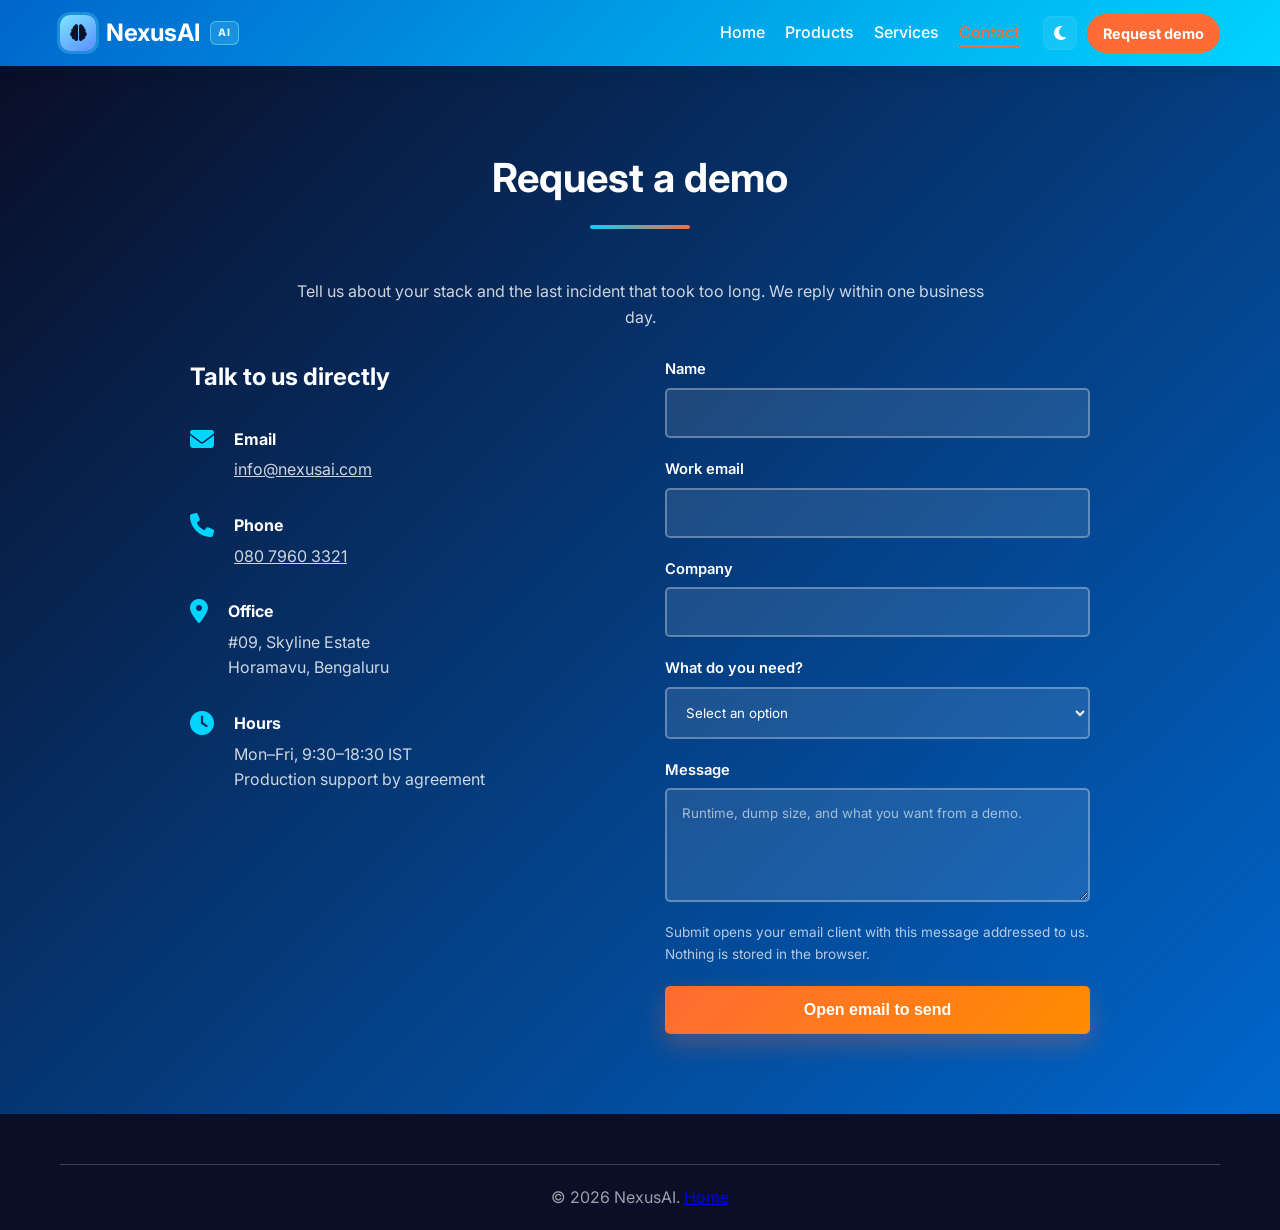
==== contact.html @ 9e280bee "Add services, contact, and hardware pages with refreshed site layout and styles. Co-authored-by: Cur" ====
<!DOCTYPE html>
<html lang="en">
<head>
    <meta charset="UTF-8">
    <meta name="viewport" content="width=device-width, initial-scale=1.0">
    <title>Contact — Request a demo | NexusAI</title>
    <meta name="description" content="Request a NexusAI demo. Email info@nexusai.com or call 080 7960 3321. Bengaluru office.">
    <link rel="icon" href="favicon.svg" type="image/svg+xml">
    <link rel="stylesheet" href="styles.css">
    <link rel="preconnect" href="https://fonts.googleapis.com">
    <link rel="preconnect" href="https://fonts.gstatic.com" crossorigin>
    <link href="https://fonts.googleapis.com/css2?family=Inter:wght@400;500;600;700;800&display=swap" rel="stylesheet">
    <link rel="stylesheet" href="https://cdnjs.cloudflare.com/ajax/libs/font-awesome/6.4.0/css/all.min.css">
</head>
<body>
    <a class="skip-link" href="#main">Skip to content</a>
    <nav class="navbar" aria-label="Primary">
        <div class="container">
            <a class="nav-brand" href="index.html">
                <span class="brand-mark" aria-hidden="true"><i class="fas fa-brain"></i></span>
                <span>NexusAI</span>
                <span class="ai-chip">AI</span>
            </a>
            <ul class="nav-menu" id="nav-menu">
                <li><a href="index.html" class="nav-link">Home</a></li>
                <li><a href="product.html" class="nav-link">Products</a></li>
                <li><a href="services.html" class="nav-link">Services</a></li>
                <li><a href="contact.html" class="nav-link active">Contact</a></li>
            </ul>
            <div class="nav-actions">
                <button id="theme-toggle" class="theme-toggle" type="button" aria-label="Switch to dark theme">
                    <i class="fas fa-moon" aria-hidden="true"></i>
                </button>
                <a href="contact.html" class="nav-cta">Request demo</a>
                <button class="hamburger" type="button" aria-label="Open menu" aria-expanded="false" aria-controls="nav-menu">
                    <span></span><span></span><span></span>
                </button>
            </div>
        </div>
    </nav>

    <main id="main">
    <section id="contact" class="contact">
        <div class="container">
            <h2 class="section-title">Request a demo</h2>
            <p class="contact-intro">Tell us about your stack and the last incident that took too long. We reply within one business day.</p>
            <div class="contact-wrapper">
                <div class="contact-info">
                    <h3>Talk to us directly</h3>
                    <div class="info-item">
                        <i class="fas fa-envelope" aria-hidden="true"></i>
                        <div>
                            <h4>Email</h4>
                            <p><a href="mailto:info@nexusai.com">info@nexusai.com</a></p>
                        </div>
                    </div>
                    <div class="info-item">
                        <i class="fas fa-phone" aria-hidden="true"></i>
                        <div>
                            <h4>Phone</h4>
                            <p><a href="tel:+918079603321">080 7960 3321</a></p>
                        </div>
                    </div>
                    <div class="info-item">
                        <i class="fas fa-map-marker-alt" aria-hidden="true"></i>
                        <div>
                            <h4>Office</h4>
                            <p>#09, Skyline Estate<br>Horamavu, Bengaluru</p>
                        </div>
                    </div>
                    <div class="info-item">
                        <i class="fas fa-clock" aria-hidden="true"></i>
                        <div>
                            <h4>Hours</h4>
                            <p>Mon–Fri, 9:30–18:30 IST<br>Production support by agreement</p>
                        </div>
                    </div>
                </div>

                <form class="contact-form" id="contact-form" novalidate>
                    <div class="form-group">
                        <label for="name">Name</label>
                        <input id="name" name="name" type="text" autocomplete="name" required>
                    </div>
                    <div class="form-group">
                        <label for="email">Work email</label>
                        <input id="email" name="email" type="email" autocomplete="email" required>
                    </div>
                    <div class="form-group">
                        <label for="company">Company</label>
                        <input id="company" name="company" type="text" autocomplete="organization">
                    </div>
                    <div class="form-group">
                        <label for="service">What do you need?</label>
                        <select id="service" name="service" required>
                            <option value="">Select an option</option>
                            <option value="thread-dump">AI Thread Dump Analyzer demo</option>
                            <option value="memory">Memory Analyzer demo</option>
                            <option value="devops">DevOps services</option>
                            <option value="sre">SRE consulting</option>
                            <option value="support">Production support</option>
                            <option value="hardware">Hardware support &amp; procurement</option>
                            <option value="other">Something else</option>
                        </select>
                    </div>
                    <div class="form-group">
                        <label for="message">Message</label>
                        <textarea id="message" name="message" rows="5" required placeholder="Runtime, dump size, and what you want from a demo."></textarea>
                    </div>
                    <p class="form-hint">Submit opens your email client with this message addressed to us. Nothing is stored in the browser.</p>
                    <p class="form-error" id="form-error" hidden></p>
                    <button type="submit" class="submit-btn">Open email to send</button>
                </form>
            </div>
        </div>
    </section>
    </main>

    <footer class="footer">
        <div class="container">
            <div class="footer-bottom">
                <p>&copy; <span class="year">2026</span> NexusAI. <a href="index.html">Home</a></p>
            </div>
        </div>
    </footer>
    <div class="toast" id="toast" role="status" aria-live="polite" hidden></div>
    <script src="script.js"></script>
</body>
</html>
---- styles.css ----
* {
    margin: 0;
    padding: 0;
    box-sizing: border-box;
}

:root {
    --primary-color: #0066cc;
    --secondary-color: #00d4ff;
    --accent-color: #ff6b35;
    --muted: #6b7280;
    --surface: #ffffff;
    --glass: rgba(255,255,255,0.7);
    --dark-bg: #0a0e27;
    --light-bg: #f5f7fa;
    --text-dark: #1a1a2e;
    --text-light: #ffffff;
    --border-color: #e0e0e0;
    --shadow: 0 10px 30px rgba(0, 0, 0, 0.2);
    --shadow-sm: 0 5px 15px rgba(0, 0, 0, 0.1);
}

/* Dark theme variables */
body.dark {
    --primary-color: #2aa4ff;
    --secondary-color: #5be0ff;
    --accent-color: #ff9b6b;
    --muted: #9aa4b2;
    --surface: #081028;
    --glass: rgba(10,16,30,0.6);
    --light-bg: #061026;
    --text-dark: #eaf2ff;
    --text-light: #ffffff;
    --border-color: rgba(255,255,255,0.06);
    --shadow: 0 20px 60px rgba(0,0,0,0.6);
}

html {
    scroll-behavior: smooth;
}

body {
    font-family: 'Inter', 'Segoe UI', Tahoma, Geneva, Verdana, sans-serif;
    color: var(--text-dark);
    background-color: var(--light-bg);
    line-height: 1.6;
    -webkit-font-smoothing: antialiased;
    -moz-osx-font-smoothing: grayscale;
}

.container {
    max-width: 1200px;
    margin: 0 auto;
    padding: 0 20px;
}

/* Navigation */
.navbar {
    background: linear-gradient(135deg, var(--primary-color), var(--secondary-color));
    color: var(--text-light);
    padding: 0.85rem 0;
    position: sticky;
    top: 0;
    z-index: 1000;
    box-shadow: var(--shadow-sm);
}

.navbar .container {
    display: flex;
    justify-content: space-between;
    align-items: center;
    gap: 16px;
}

.nav-brand {
    display: flex;
    align-items: center;
    gap: 10px;
    font-size: 1.5rem;
    font-weight: bold;
    color: var(--text-light);
    text-decoration: none;
}

.brand-mark {
    width: 36px;
    height: 36px;
    border-radius: 10px;
    display: inline-flex;
    align-items: center;
    justify-content: center;
    background: linear-gradient(145deg, #7ee7ff, #5b8cff);
    color: #06122c;
    box-shadow: 0 0 0 3px rgba(126, 231, 255, 0.25);
}

.brand-mark i {
    font-size: 1.05rem;
}

.ai-chip {
    font-size: 0.65rem;
    font-weight: 800;
    letter-spacing: 0.08em;
    background: rgba(126, 231, 255, 0.2);
    border: 1px solid rgba(126, 231, 255, 0.55);
    color: #d7f6ff;
    padding: 3px 7px;
    border-radius: 6px;
}

.nav-actions {
    display: flex;
    align-items: center;
    gap: 10px;
}

.nav-cta {
    display: inline-block;
    background: var(--accent-color);
    color: #fff;
    text-decoration: none;
    font-weight: 700;
    font-size: 0.9rem;
    padding: 8px 16px;
    border-radius: 999px;
    white-space: nowrap;
}

.nav-cta:hover {
    color: #fff;
    filter: brightness(1.08);
}

.nav-brand i {
    font-size: 1.05rem;
}

.nav-menu {
    display: flex;
    list-style: none;
    gap: 1.25rem;
    margin-left: auto;
    margin-right: 8px;
}

section[id] {
    scroll-margin-top: 84px;
}

.nav-link {
    color: var(--text-light);
    text-decoration: none;
    font-weight: 500;
    transition: all 0.3s ease;
    position: relative;
}

.nav-link:hover,
.nav-link.active {
    color: var(--accent-color);
}

.nav-link.active::after {
    content: '';
    position: absolute;
    bottom: -5px;
    left: 0;
    width: 100%;
    height: 2px;
    background: var(--accent-color);
}

.hamburger {
    display: none;
    flex-direction: column;
    cursor: pointer;
    background: none;
    border: none;
    padding: 4px;
}

.hamburger span {
    width: 25px;
    height: 3px;
    background: var(--text-light);
    margin: 5px 0;
    transition: 0.3s;
}

/* Hero Section */
.hero {
    background:
        radial-gradient(1200px 480px at 80% -10%, rgba(0, 212, 255, 0.18), transparent 55%),
        radial-gradient(800px 400px at 0% 100%, rgba(255, 107, 53, 0.12), transparent 50%),
        linear-gradient(165deg, #06122c 0%, #0a2a5c 48%, #0c4a8a 100%);
    color: var(--text-light);
    padding: 48px 20px 56px;
    position: relative;
    overflow: hidden;
}

.ai-symbols {
    position: absolute;
    inset: 0;
    pointer-events: none;
    z-index: 0;
    color: rgba(126, 231, 255, 0.16);
}

.ai-symbols i {
    position: absolute;
    font-size: 2rem;
    animation: ai-float 8s ease-in-out infinite;
}

.ai-symbols .s1 { top: 12%; left: 6%; font-size: 2.6rem; }
.ai-symbols .s2 { top: 18%; right: 8%; animation-delay: -1.5s; }
.ai-symbols .s3 { bottom: 18%; left: 10%; animation-delay: -3s; font-size: 2.2rem; }
.ai-symbols .s4 { top: 48%; right: 18%; animation-delay: -2.2s; }
.ai-symbols .s5 { bottom: 12%; right: 12%; animation-delay: -4s; }
.ai-symbols .s6 { top: 8%; left: 42%; animation-delay: -2.8s; font-size: 1.6rem; }

@keyframes ai-float {
    0%, 100% { transform: translateY(0); opacity: 0.55; }
    50% { transform: translateY(-12px); opacity: 1; }
}

.hero .eyebrow i {
    margin-right: 6px;
    color: #7ee7ff;
}

.hero-grid {
    display: grid;
    grid-template-columns: minmax(0, 1.05fr) minmax(280px, 0.95fr);
    gap: 40px;
    align-items: center;
    position: relative;
    z-index: 1;
}

.hero-copy { text-align: left; }

.hero .eyebrow {
    color: #b8ecff;
    margin-bottom: 12px;
}

.hero h1 {
    font-size: clamp(2rem, 4.4vw, 3.15rem);
    margin: 0 0 16px;
    font-weight: 800;
    letter-spacing: -0.04em;
    line-height: 1.12;
    max-width: 16ch;
    text-shadow: none;
}

.hero-home .hero h1,
.hero-home h1 {
    max-width: 13ch;
}

.home-offer {
    display: flex;
    flex-direction: column;
    gap: 12px;
}

.offer-card {
    display: flex;
    gap: 14px;
    align-items: flex-start;
    padding: 18px 18px;
    background: rgba(255, 255, 255, 0.07);
    border: 1px solid rgba(255, 255, 255, 0.12);
    border-radius: 14px;
    text-decoration: none;
    color: inherit;
    backdrop-filter: blur(8px);
}

.offer-card:hover {
    background: rgba(255, 255, 255, 0.12);
    border-color: rgba(126, 231, 255, 0.35);
}

.offer-card i {
    font-size: 1.35rem;
    color: #7ee7ff;
    margin-top: 3px;
}

.offer-card h3 {
    font-size: 1.05rem;
    margin: 0 0 4px;
}

.offer-card p {
    margin: 0;
    font-size: 0.92rem;
    color: rgba(255, 255, 255, 0.75);
}

.card-kicker {
    color: var(--primary-color);
    font-weight: 700;
    font-size: 0.95rem;
    margin-bottom: 8px !important;
}

.hero-emphasis {
    color: #7ee7ff;
    font-style: normal;
}

.hero .description {
    font-size: 1.12rem;
    line-height: 1.55;
    margin: 0 0 20px;
    max-width: 42ch;
    color: rgba(255, 255, 255, 0.88);
}

.hero-proof {
    list-style: none;
    display: flex;
    flex-wrap: wrap;
    gap: 8px 10px;
    margin: 0 0 22px;
    padding: 0;
}

.hero-proof li {
    background: rgba(255, 255, 255, 0.08);
    border: 1px solid rgba(255, 255, 255, 0.14);
    border-radius: 999px;
    padding: 6px 12px;
    font-size: 0.86rem;
    color: rgba(255, 255, 255, 0.9);
}

.hero-proof strong { color: #fff; }

.hero-ctas {
    display: flex;
    gap: 12px;
    flex-wrap: wrap;
    justify-content: flex-start;
    margin: 0 0 28px;
}

.hero .cta-button.secondary {
    background: transparent;
    border: 2px solid rgba(255, 255, 255, 0.7);
    color: #fff;
    padding: 13px 28px;
}

.hero-steps {
    list-style: none;
    display: grid;
    grid-template-columns: repeat(4, minmax(0, 1fr));
    gap: 8px;
    padding: 0;
    margin: 0;
}

.hero-steps li {
    display: flex;
    align-items: center;
    gap: 8px;
    font-size: 0.82rem;
    color: rgba(255, 255, 255, 0.82);
}

.hero-steps span {
    display: inline-flex;
    align-items: center;
    justify-content: center;
    width: 28px;
    height: 28px;
    border-radius: 50%;
    background: #7ee7ff;
    color: #06122c;
    font-weight: 800;
    font-size: 0.78rem;
    flex-shrink: 0;
}

.hero-panel { min-width: 0; }

.report-window {
    background: #0b1528;
    border: 1px solid rgba(255, 255, 255, 0.12);
    border-radius: 14px;
    box-shadow: 0 24px 60px rgba(0, 0, 0, 0.4);
    overflow: hidden;
}

.report-chrome {
    display: flex;
    align-items: center;
    gap: 6px;
    padding: 10px 14px;
    background: #121c32;
    border-bottom: 1px solid rgba(255, 255, 255, 0.08);
}

.report-chrome .dot {
    width: 8px;
    height: 8px;
    border-radius: 50%;
    background: #3d4a66;
}

.report-chrome .dot:nth-child(1) { background: #ff5f57; }
.report-chrome .dot:nth-child(2) { background: #febc2e; }
.report-chrome .dot:nth-child(3) { background: #28c840; }

.report-title {
    margin-left: 8px;
    font-size: 0.78rem;
    color: #9fb0c8;
    font-family: ui-monospace, SFMono-Regular, Menlo, Consolas, monospace;
}

.report-banner {
    margin: 14px 14px 8px;
    padding: 12px 14px;
    border-radius: 10px;
    background: rgba(255, 80, 80, 0.16);
    border: 1px solid rgba(255, 120, 120, 0.35);
    color: #ffd6d6;
    font-size: 0.92rem;
}

.report-banner strong {
    display: block;
    color: #ff8a80;
    font-size: 0.72rem;
    letter-spacing: 0.08em;
    text-transform: uppercase;
    margin-bottom: 4px;
}

.report-row {
    display: flex;
    gap: 10px;
    padding: 10px 16px;
    align-items: flex-start;
}

.report-row p {
    margin: 4px 0 0;
    color: #9fb0c8;
    font-size: 0.85rem;
}

.sev {
    font-size: 0.7rem;
    font-weight: 800;
    text-transform: uppercase;
    padding: 4px 7px;
    border-radius: 6px;
    flex-shrink: 0;
    margin-top: 2px;
}

.sev.high { background: rgba(255, 107, 53, 0.2); color: #ffb089; }
.sev.med { background: rgba(255, 196, 0, 0.15); color: #ffd36a; }

.report-fix {
    margin: 8px 14px 16px;
    padding: 12px 14px;
    border-radius: 10px;
    background: rgba(0, 212, 255, 0.1);
    border: 1px solid rgba(126, 231, 255, 0.28);
    color: #d7f6ff;
    font-size: 0.88rem;
}

.report-fix span {
    display: block;
    font-size: 0.72rem;
    font-weight: 800;
    letter-spacing: 0.08em;
    text-transform: uppercase;
    color: #7ee7ff;
    margin-bottom: 6px;
}

.report-fix code {
    font-size: 0.82em;
    background: rgba(0, 0, 0, 0.25);
    padding: 1px 5px;
    border-radius: 4px;
}

.cta-button {
    display: inline-block;
    background: linear-gradient(135deg, var(--accent-color), #ff8c00);
    color: var(--text-light);
    padding: 15px 40px;
    border-radius: 50px;
    text-decoration: none;
    font-weight: 600;
    transition: all 0.3s ease;
    box-shadow: 0 10px 25px rgba(255, 107, 53, 0.3);
}

.cta-button:hover {
    transform: translateY(-3px);
    box-shadow: 0 15px 35px rgba(255, 107, 53, 0.4);
}

/* Section Titles */
.section-title {
    text-align: center;
    font-size: 2.5rem;
    margin-bottom: 50px;
    color: var(--text-dark);
    position: relative;
    display: inline-block;
    width: 100%;
}

.section-title::after {
    content: '';
    display: block;
    width: 100px;
    height: 4px;
    background: linear-gradient(90deg, var(--primary-color), var(--secondary-color));
    margin: 15px auto 0;
    border-radius: 2px;
}

/* Services Section */
.services {
    padding: 80px 20px;
    background: var(--light-bg);
}

.services-grid {
    display: grid;
    grid-template-columns: repeat(auto-fit, minmax(280px, 1fr));
    gap: 30px;
}

.service-card {
    background: var(--surface);
    padding: 30px;
    border-radius: 12px;
    box-shadow: 0 8px 30px rgba(2,6,23,0.06);
    transition: all 0.3s ease;
    border-top: 4px solid var(--primary-color);
}

.service-card:hover {
    transform: translateY(-12px) rotate(-0.2deg);
    box-shadow: 0 30px 60px rgba(3,10,30,0.12);
    border-top-color: var(--secondary-color);
}

.service-icon {
    font-size: 3rem;
    color: var(--primary-color);
    margin-bottom: 20px;
}

.service-card h3 {
    font-size: 1.5rem;
    margin-bottom: 15px;
    color: var(--text-dark);
}

.service-card p {
    color: #666;
    margin-bottom: 20px;
}

.features {
    list-style: none;
}

.features li {
    padding: 8px 0;
    color: #555;
    border-bottom: 1px solid var(--border-color);
}

.features li:last-child {
    border-bottom: none;
}

.features li::before {
    content: '✓ ';
    color: var(--secondary-color);
    font-weight: bold;
    margin-right: 8px;
}

/* Why NexusAI Section */
.why-nexusai {
    padding: 80px 20px;
    background: linear-gradient(135deg, #f0f4ff, #e6f2ff);
}

.benefits-grid {
    display: grid;
    grid-template-columns: repeat(auto-fit, minmax(280px, 1fr));
    gap: 30px;
}

.benefit {
    background: var(--text-light);
    padding: 30px;
    border-radius: 10px;
    text-align: center;
    box-shadow: var(--shadow-sm);
    transition: all 0.3s ease;
}

.benefit:hover {
    transform: scale(1.05);
    box-shadow: var(--shadow);
}

.benefit i {
    font-size: 2.5rem;
    color: var(--secondary-color);
    margin-bottom: 15px;
}

.benefit h4 {
    font-size: 1.3rem;
    margin-bottom: 10px;
    color: var(--text-dark);
}

.benefit p {
    color: #666;
}

/* Team Section */
.team {
    padding: 80px 20px;
    background: var(--light-bg);
}

.team-grid {
    display: grid;
    grid-template-columns: repeat(auto-fit, minmax(250px, 1fr));
    gap: 40px;
}

.team-member {
    background: var(--text-light);
    padding: 30px;
    border-radius: 10px;
    box-shadow: var(--shadow-sm);
    text-align: center;
    transition: all 0.3s ease;
}

.team-member:hover {
    transform: translateY(-10px);
    box-shadow: var(--shadow);
}

.member-avatar {
    font-size: 4rem;
    color: var(--primary-color);
    margin-bottom: 15px;
}

.team-member h3 {
    font-size: 1.3rem;
    margin-bottom: 5px;
    color: var(--text-dark);
}

.team-member .role {
    color: var(--secondary-color);
    font-weight: 600;
    margin-bottom: 15px;
}

.team-member .bio {
    color: #666;
    margin-bottom: 20px;
    font-size: 0.95rem;
}

.member-social {
    display: flex;
    gap: 15px;
    justify-content: center;
}

.member-social a {
    width: 40px;
    height: 40px;
    display: flex;
    align-items: center;
    justify-content: center;
    background: linear-gradient(135deg, var(--primary-color), var(--secondary-color));
    color: var(--text-light);
    border-radius: 50%;
    text-decoration: none;
    transition: all 0.3s ease;
}

.member-social a:hover {
    transform: scale(1.2);
}

/* Contact Section */
.contact {
    padding: 80px 20px;
    background: linear-gradient(135deg, var(--dark-bg), var(--primary-color));
    color: var(--text-light);
}

.contact .section-title {
    color: var(--text-light);
}

.contact .section-title::after {
    background: linear-gradient(90deg, var(--secondary-color), var(--accent-color));
}

.contact-wrapper {
    display: grid;
    grid-template-columns: 1fr 1fr;
    gap: 50px;
    max-width: 900px;
    margin: 0 auto;
}

.contact-info h3 {
    font-size: 1.5rem;
    margin-bottom: 30px;
}

.info-item {
    display: flex;
    gap: 20px;
    margin-bottom: 30px;
}

.info-item i {
    font-size: 1.5rem;
    color: var(--secondary-color);
    flex-shrink: 0;
}

.info-item h4 {
    margin-bottom: 5px;
}

.info-item p {
    color: rgba(255, 255, 255, 0.8);
}

.contact-form {
    display: flex;
    flex-direction: column;
    gap: 20px;
}

.form-group {
    display: flex;
    flex-direction: column;
}

.form-group label {
    font-weight: 600;
    margin-bottom: 6px;
    font-size: 0.92rem;
}

.form-group input,
.form-group textarea,
.form-group select {
    padding: 15px;
    border: 2px solid rgba(255, 255, 255, 0.3);
    border-radius: 5px;
    background: rgba(255, 255, 255, 0.1);
    color: var(--text-light);
    font-family: inherit;
    transition: all 0.3s ease;
}

.form-group input::placeholder,
.form-group textarea::placeholder {
    color: rgba(255, 255, 255, 0.6);
}

.form-group input:focus,
.form-group textarea:focus {
    outline: none;
    background: rgba(255, 255, 255, 0.15);
    border-color: var(--secondary-color);
}

.submit-btn {
    background: linear-gradient(135deg, var(--accent-color), #ff8c00);
    color: var(--text-light);
    padding: 15px 30px;
    border: none;
    border-radius: 5px;
    font-size: 1rem;
    font-weight: 600;
    cursor: pointer;
    transition: all 0.3s ease;
    box-shadow: 0 10px 25px rgba(255, 107, 53, 0.3);
}

.submit-btn:hover {
    transform: translateY(-2px);
    box-shadow: 0 15px 35px rgba(255, 107, 53, 0.4);
}

/* Footer */
.footer {
    background: var(--dark-bg);
    color: var(--text-light);
    padding: 50px 20px 20px;
}

.footer-content {
    display: grid;
    grid-template-columns: repeat(auto-fit, minmax(250px, 1fr));
    gap: 30px;
    margin-bottom: 30px;
}

.footer-section h4 {
    margin-bottom: 15px;
    color: var(--secondary-color);
}

.footer-section ul {
    list-style: none;
}

.footer-section ul li {
    margin-bottom: 10px;
}

.footer-section a {
    color: rgba(255, 255, 255, 0.8);
    text-decoration: none;
    transition: all 0.3s ease;
}

.footer-section a:hover {
    color: var(--secondary-color);
}

.social-links {
    display: flex;
    gap: 15px;
}

.social-links a {
    width: 40px;
    height: 40px;
    display: flex;
    align-items: center;
    justify-content: center;
    background: rgba(0, 212, 255, 0.2);
    border-radius: 50%;
    transition: all 0.3s ease;
}

.social-links a:hover {
    background: var(--secondary-color);
    color: var(--dark-bg);
}

.footer-bottom {
    text-align: center;
    padding-top: 20px;
    border-top: 1px solid rgba(255, 255, 255, 0.2);
    color: rgba(255, 255, 255, 0.6);
}

/* Products Section */
.products-featured {
    padding: 80px 20px;
    background: linear-gradient(135deg, #f0f4ff, #e6f2ff);
}

.flagship-product {
    display: grid;
    grid-template-columns: 1fr 1fr;
    gap: 50px;
    align-items: center;
}

.product-visual {
    display: flex;
    justify-content: center;
    align-items: center;
}

.product-icon-large {
    font-size: 10rem;
    color: var(--primary-color);
    animation: float 3s ease-in-out infinite;
}

@keyframes float {
    0%, 100% { transform: translateY(0px); }
    50% { transform: translateY(-20px); }
}

.product-content {
    display: flex;
    flex-direction: column;
    gap: 20px;
}

.product-content-wide {
    max-width: 820px;
    margin: 0 auto;
}

.product-content h2 { letter-spacing: -0.5px; }

.product-content h2 {
    color: var(--text-dark);
    font-size: 2.5rem;
}

.product-tagline {
    color: var(--secondary-color);
    font-size: 1.2rem;
    font-weight: 600;
}

.product-flow {
    display: flex;
    align-items: center;
    gap: 15px;
    flex-wrap: wrap;
    padding: 20px;
    background: var(--text-light);
    border-radius: 10px;
    box-shadow: var(--shadow-sm);
}

.flow-step {
    display: flex;
    flex-direction: column;
    align-items: center;
    gap: 10px;
}

.flow-icon {
    width: 60px;
    height: 60px;
    display: flex;
    align-items: center;
    justify-content: center;
    background: linear-gradient(135deg, var(--primary-color), var(--secondary-color));
    color: var(--text-light);
    border-radius: 50%;
    font-size: 1.5rem;
}

.flow-label {
    font-weight: 600;
    color: var(--text-dark);
    text-align: center;
    font-size: 0.9rem;
}

.flow-arrow {
    color: var(--secondary-color);
    font-size: 1.5rem;
}

.product-content h3 {
    color: var(--text-dark);
    font-size: 1.5rem;
    margin-top: 10px;
}

.product-features {
    list-style: none;
    display: flex;
    flex-direction: column;
    gap: 12px;
}

.product-features li {
    display: flex;
    gap: 10px;
    align-items: flex-start;
    color: #555;
}

.product-features i {
    color: var(--secondary-color);
    flex-shrink: 0;
    margin-top: 2px;
}

.product-features strong {
    color: var(--text-dark);
}

.tech-stack {
    padding: 20px;
    background: var(--text-light);
    border-radius: 10px;
    border-left: 4px solid var(--secondary-color);
}

.tech-stack h4 {
    color: var(--text-dark);
    margin-bottom: 12px;
}

.tech-badges {
    display: flex;
    flex-wrap: wrap;
    gap: 10px;
}

.tech-badge {
    background: linear-gradient(135deg, var(--primary-color), var(--secondary-color));
    color: var(--text-light);
    padding: 6px 12px;
    border-radius: 20px;
    font-size: 0.85rem;
    font-weight: 600;
}

/* Theme toggle button */
.theme-toggle {
    background: rgba(255,255,255,0.08);
    border: 1px solid rgba(255,255,255,0.06);
    color: var(--text-light);
    padding: 8px 10px;
    border-radius: 8px;
    font-size: 1rem;
    cursor: pointer;
    display: inline-flex;
    align-items: center;
    justify-content: center;
}
.theme-toggle:hover { transform: translateY(-2px); }

/* Microinteractions */
.ai-card, .project-card, .service-card { transition: transform 240ms cubic-bezier(.2,.9,.2,1), box-shadow 240ms ease; }

/* small responsive tweaks */
@media (max-width: 980px) {
    .hero-grid { grid-template-columns: 1fr; gap: 28px; }
    .hero { padding: 36px 16px 44px; }
    .hero h1 { max-width: none; font-size: 2.35rem; }
    .hero-steps { grid-template-columns: 1fr 1fr; }
}

/* Additional mobile improvements */
@media (max-width: 768px) {
    .nav-menu { display: none; position: absolute; top: 64px; left: 0; right: 0; background: linear-gradient(135deg, var(--primary-color), var(--secondary-color)); padding: 16px; flex-direction: column; gap: 12px; }
    .nav-menu.active { display: flex; }
    .nav-link { font-size: 1.05rem; padding: 10px 12px; }
    .hamburger { display: flex; }
    .nav-cta { display: none; }
    .hero { padding: 28px 14px 36px; }
    .hero h1 { font-size: 2.05rem; }
    .hero .description { font-size: 1rem; }
    .hero-ctas { flex-direction: column; align-items: stretch; }
    .hero-steps { grid-template-columns: 1fr 1fr; }
    .cta-button { width: 100%; border-radius: 10px; padding: 12px 18px; }
    .cta-button.secondary { padding: 10px 18px; }
    .product-icon-large { font-size: 6rem; }
    .flagship-product { grid-template-columns: 1fr; }
    .product-flow { padding: 14px; }
    .ai-grid { grid-template-columns: 1fr; }
    .contact-modal-dialog { width: 100%; height: 100%; max-height: 100vh; border-radius: 8px 8px 0 0; margin: 0 6px; }
    .contact-modal-body .container { padding: 12px; }
    .contact-form input, .contact-form textarea, .contact-form select { font-size: 1rem; }
}

.product-cta {
    display: flex;
    gap: 15px;
    flex-wrap: wrap;
}

.cta-button.secondary {
    background: transparent;
    border: 2px solid var(--primary-color);
    color: var(--primary-color);
}

.cta-button.secondary:hover {
    background: var(--primary-color);
    color: var(--text-light);
}

/* Projects Section */
.projects {
    padding: 80px 20px;
    background: var(--light-bg);
}

.projects-grid {
    display: grid;
    grid-template-columns: repeat(auto-fit, minmax(350px, 1fr));
    gap: 30px;
}

.project-card {
    background: var(--text-light);
    border-radius: 10px;
    overflow: hidden;
    box-shadow: var(--shadow-sm);
    transition: all 0.3s ease;
    display: flex;
    flex-direction: column;
}

.project-card:hover {
    transform: translateY(-10px);
    box-shadow: var(--shadow);
}

.project-header {
    padding: 25px;
    background: linear-gradient(135deg, var(--primary-color), var(--secondary-color));
    color: var(--text-light);
    display: flex;
    justify-content: space-between;
    align-items: start;
    gap: 15px;
}

.project-header h3 {
    flex: 1;
    font-size: 1.3rem;
}

.project-tag {
    background: rgba(255, 255, 255, 0.3);
    padding: 5px 12px;
    border-radius: 20px;
    font-size: 0.75rem;
    font-weight: 600;
    white-space: nowrap;
}

.project-description {
    padding: 20px 25px 0;
    color: #666;
    flex-grow: 1;
}

.project-metrics {
    display: grid;
    grid-template-columns: repeat(3, 1fr);
    gap: 15px;
    padding: 20px 25px;
    border-top: 1px solid var(--border-color);
    border-bottom: 1px solid var(--border-color);
}

.metric {
    text-align: center;
}

.metric-value {
    display: block;
    font-size: 1.5rem;
    font-weight: bold;
    color: var(--secondary-color);
}

.metric-label {
    display: block;
    font-size: 0.8rem;
    color: #999;
    margin-top: 5px;
}

.project-tech {
    padding: 15px 25px;
    display: flex;
    flex-wrap: wrap;
    gap: 8px;
}

.tech-label {
    background: #f0f0f0;
    color: var(--primary-color);
    padding: 5px 10px;
    border-radius: 15px;
    font-size: 0.8rem;
    font-weight: 600;
}

/* Platforms Section */
.platforms {
    padding: 80px 20px;
    background: linear-gradient(135deg, #e6f2ff, #f0e6ff);
}

.platforms-wrapper {
    display: flex;
    flex-direction: column;
    gap: 60px;
}

.platforms-section {
    display: flex;
    flex-direction: column;
    gap: 30px;
}

.platforms-section h3 {
    font-size: 1.8rem;
    color: var(--text-dark);
    text-align: center;
}

.platforms-grid {
    display: grid;
    grid-template-columns: repeat(auto-fit, minmax(200px, 1fr));
    gap: 30px;
}

.platform-item {
    background: var(--text-light);
    padding: 30px;
    border-radius: 10px;
    text-align: center;
    box-shadow: var(--shadow-sm);
    transition: all 0.3s ease;
}

.platform-item:hover {
    transform: scale(1.05);
    box-shadow: var(--shadow);
}

.platform-item i {
    font-size: 3rem;
    color: var(--primary-color);
    margin-bottom: 15px;
}

.platform-item h4 {
    font-size: 1.3rem;
    color: var(--text-dark);
    margin-bottom: 10px;
}

.platform-item p {
    color: #666;
    font-size: 0.95rem;
}

.mobile-apps-grid {
    display: grid;
    grid-template-columns: repeat(auto-fit, minmax(280px, 1fr));
    gap: 30px;
}

.mobile-app {
    background: var(--text-light);
    border-radius: 10px;
    padding: 30px;
    text-align: center;
    box-shadow: var(--shadow-sm);
    transition: all 0.3s ease;
    display: flex;
    flex-direction: column;
    gap: 15px;
}

.mobile-app:hover {
    transform: translateY(-10px);
    box-shadow: var(--shadow);
}

.app-icon {
    font-size: 3.5rem;
    height: 80px;
    display: flex;
    align-items: center;
    justify-content: center;
    border-radius: 15px;
    color: var(--text-light);
}

.app-icon.ios {
    background: linear-gradient(135deg, #555, #1a1a1a);
}

.app-icon.android {
    background: linear-gradient(135deg, #3ddc84, #3ddc84);
}

.app-icon.web {
    background: linear-gradient(135deg, var(--primary-color), var(--secondary-color));
}

.mobile-app h4 {
    font-size: 1.3rem;
    color: var(--text-dark);
}

.app-version {
    color: var(--secondary-color);
    font-weight: 600;
    font-size: 0.9rem;
}

.mobile-app p:not(.app-version) {
    color: #666;
    font-size: 0.95rem;
}

.app-features {
    display: flex;
    flex-wrap: wrap;
    gap: 8px;
    justify-content: center;
}

.feature {
    background: #f0f0f0;
    color: var(--primary-color);
    padding: 5px 10px;
    border-radius: 15px;
    font-size: 0.8rem;
    font-weight: 600;
}

.app-link {
    display: inline-block;
    background: linear-gradient(135deg, var(--primary-color), var(--secondary-color));
    color: var(--text-light);
    padding: 10px 20px;
    border-radius: 5px;
    text-decoration: none;
    font-weight: 600;
    transition: all 0.3s ease;
}

.app-link:hover {
    transform: translateY(-2px);
    box-shadow: var(--shadow-sm);
}

/* Footer Updates */
.footer-badges {
    display: flex;
    flex-wrap: wrap;
    gap: 10px;
    margin-top: 12px;
}

.badge {
    background: rgba(0, 212, 255, 0.2);
    color: var(--secondary-color);
    padding: 4px 8px;
    border-radius: 12px;
    font-size: 0.75rem;
    font-weight: 600;
}

/* Form Select Styling */
.contact-form select {
    padding: 15px;
    border: 2px solid rgba(255, 255, 255, 0.3);
    border-radius: 5px;
    background: rgba(255, 255, 255, 0.1);
    color: var(--text-light);
    font-family: inherit;
    transition: all 0.3s ease;
    cursor: pointer;
}

.contact-form select:focus {
    outline: none;
    background: rgba(255, 255, 255, 0.15);
    border-color: var(--secondary-color);
}

.contact-form select option {
    background: var(--dark-bg);
    color: var(--text-light);
}

/* Approach Section */
.approach {
    padding: 80px 20px;
    background: linear-gradient(135deg, #ffffff, #edf7ff);
}

.approach-grid {
    display: grid;
    grid-template-columns: repeat(auto-fit, minmax(250px, 1fr));
    gap: 30px;
}

.approach-card {
    background: var(--text-light);
    border-radius: 12px;
    padding: 30px 25px;
    box-shadow: var(--shadow-sm);
    border-top: 4px solid var(--secondary-color);
    transition: all 0.3s ease;
}

.approach-card:hover {
    transform: translateY(-10px);
    box-shadow: var(--shadow);
}

.approach-icon {
    width: 62px;
    height: 62px;
    display: flex;
    align-items: center;
    justify-content: center;
    border-radius: 50%;
    background: linear-gradient(135deg, var(--primary-color), var(--secondary-color));
    color: var(--text-light);
    font-size: 1.5rem;
    margin-bottom: 20px;
}

.approach-card h3 {
    font-size: 1.4rem;
    margin-bottom: 12px;
    color: var(--text-dark);
}

.approach-card p {
    color: #666;
    margin-bottom: 16px;
}

.approach-card ul {
    list-style: none;
    display: flex;
    flex-direction: column;
    gap: 10px;
}

.approach-card li {
    color: #555;
    position: relative;
    padding-left: 22px;
    line-height: 1.5;
}

.approach-card li::before {
    content: '•';
    position: absolute;
    left: 0;
    top: 0;
    color: var(--accent-color);
    font-size: 1.5rem;
    line-height: 1;
}

@media (max-width: 768px) {
    .hamburger {
        display: flex;
    }

    .nav-menu {
        display: none;
    }

    .nav-menu.active {
        display: flex;
        flex-direction: column;
        position: absolute;
        top: 70px;
        left: 0;
        width: 100%;
        background: linear-gradient(135deg, var(--primary-color), var(--secondary-color));
        padding: 20px;
        gap: 1rem;
    }

    .hero h1 {
        font-size: 2.05rem;
    }

    .section-title {
        font-size: 2rem;
    }

    .services-grid,
    .benefits-grid,
    .team-grid {
        grid-template-columns: 1fr;
    }

    .contact-wrapper {
        grid-template-columns: 1fr;
        gap: 30px;
    }

    .footer-content {
        grid-template-columns: 1fr;
    }

    .flagship-product {
        grid-template-columns: 1fr;
    }

    .product-flow {
        flex-direction: column;
    }

    .flow-arrow {
        transform: rotate(180deg);
    }

    .projects-grid {
        grid-template-columns: 1fr;
    }

    .platforms-grid,
    .mobile-apps-grid {
        grid-template-columns: 1fr;
    }

    .product-cta {
        flex-direction: column;
    }

    .cta-button {
        width: 100%;
        text-align: center;
    }

    .approach-grid {
        grid-template-columns: 1fr;
    }
}

@media (max-width: 480px) {
    .hero h1 {
        font-size: 1.85rem;
    }

    .section-title {
        font-size: 1.5rem;
    }

    .nav-brand {
        font-size: 1.2rem;
    }

    .brand-mark {
        width: 30px;
        height: 30px;
    }

    .ai-symbols .s4, .ai-symbols .s5, .ai-symbols .s6 { display: none; }
}

/* AI Features and Demo Styles */
.ai-features {
    padding: 80px 20px;
    background: linear-gradient(180deg, #f7fbff 0%, #f0f7fb 50%, #eef6ff 100%);
}

.ai-grid {
    display: grid;
    grid-template-columns: 1fr 420px;
    gap: 40px;
    align-items: start;
}

.ai-demo-card {
    background: linear-gradient(180deg, #ffffff, #fbfdff);
    border-radius: 14px;
    padding: 24px;
    box-shadow: 0 10px 30px rgba(15, 34, 78, 0.08);
    border: 1px solid rgba(10, 20, 40, 0.04);
}

.ai-demo-header {
    display: flex;
    justify-content: space-between;
    align-items: center;
    gap: 12px;
    margin-bottom: 12px;
}

.ai-demo-header h3 i { color: var(--primary-color); margin-right: 8px; }
.ai-demo-sub { color: #556; font-size: 0.95rem; }

.upload-area {
    border: 2px dashed rgba(0,0,0,0.06);
    padding: 18px;
    border-radius: 10px;
    text-align: center;
    margin-bottom: 16px;
    background: linear-gradient(180deg, rgba(0,118,255,0.03), transparent);
}

.upload-area input[type=file] { display: none; }
.upload-btn {
    display: inline-block;
    background: linear-gradient(90deg, var(--primary-color), var(--secondary-color));
    color: white;
    padding: 10px 18px;
    border-radius: 8px;
    text-decoration: none;
    font-weight: 700;
    cursor: pointer;
}

.run-btn {
    background: linear-gradient(90deg, #0b9444, #00c37a);
    color: white;
    padding: 10px 18px;
    border-radius: 8px;
    border: none;
    font-weight: 700;
    cursor: pointer;
}

.progress-bar {
    height: 10px;
    background: #e9f3ff;
    border-radius: 999px;
    overflow: hidden;
    margin: 12px 0 8px;
}
.progress-bar > span {
    display: block;
    height: 100%;
    width: 0%;
    background: linear-gradient(90deg, var(--primary-color), var(--secondary-color));
    transition: width 0.25s linear;
}

.analysis-panel {
    padding: 12px;
    border-radius: 8px;
    background: #ffffff;
    border: 1px solid rgba(10,20,40,0.03);
    box-shadow: 0 6px 18px rgba(15,34,78,0.04);
}

.result-item {
    display: flex;
    gap: 12px;
    align-items: flex-start;
    padding: 10px 6px;
    border-bottom: 1px dashed rgba(0,0,0,0.04);
}
.result-item:last-child { border-bottom: none; }
.result-severity { font-weight: 800; color: var(--accent-color); width: 88px; }

.ai-cards {
    display: grid;
    gap: 12px;
}

.ai-card {
    background: linear-gradient(180deg, #fff, #fbfdff);
    padding: 14px;
    border-radius: 12px;
    box-shadow: 0 6px 18px rgba(10,20,40,0.04);
    display: flex;
    gap: 12px;
    align-items: center;
}
.ai-card i { font-size: 1.6rem; color: var(--primary-color); min-width: 40px; }
.ai-card h4 { margin: 0; font-size: 1rem; color: var(--text-dark); }
.ai-card p { margin: 0; color: #666; font-size: 0.9rem; }

/* Realistic UI tweaks */
.badge-pill { display:inline-block; padding:6px 10px; border-radius:999px; background:#e8f7ff; color:var(--primary-color); font-weight:700; font-size:0.85rem; }

@media (max-width: 980px) {
    .ai-grid { grid-template-columns: 1fr; }
    .ai-cards { grid-template-columns: repeat(auto-fit, minmax(180px,1fr)); }
}

/* Show-only-contact button */
.show-all-btn {
    background: linear-gradient(90deg, var(--primary-color), var(--secondary-color));
    color: white;
    border: none;
    padding: 8px 12px;
    border-radius: 8px;
    font-weight: 700;
    cursor: pointer;
    float: right;
    margin: 6px 0 16px 0;
}

@media (max-width: 768px) {
    .show-all-btn { float: none; display: block; width: 100%; margin-bottom: 12px; }
}

/* Contact modal styles */
.contact-modal {
    position: fixed;
    inset: 0;
    display: flex;
    align-items: center;
    justify-content: center;
    z-index: 2000;
}
.contact-modal-backdrop {
    position: absolute;
    inset: 0;
    background: rgba(6,12,28,0.6);
    backdrop-filter: blur(3px);
}
.contact-modal-dialog {
    position: relative;
    width: min(980px, 95%);
    max-height: 90vh;
    overflow: auto;
    background: linear-gradient(180deg,#fff,#fbfdff);
    border-radius: 12px;
    box-shadow: 0 30px 80px rgba(6,12,28,0.4);
    padding: 22px;
    z-index: 2010;
}
.contact-modal-dialog {
    transform: translateY(6px) scale(0.995);
    opacity: 0;
    transition: opacity 220ms ease, transform 220ms ease;
}
.contact-modal.show .contact-modal-dialog {
    transform: translateY(0) scale(1);
    opacity: 1;
}

@keyframes modalFadeIn {
    from { opacity: 0; transform: translateY(8px) scale(0.99); }
    to { opacity: 1; transform: translateY(0) scale(1); }
}
.contact-modal-close {
    position: absolute;
    right: 12px;
    top: 12px;
    background: transparent;
    border: none;
    font-size: 1.6rem;
    cursor: pointer;
}
.contact-modal-body {
    padding-top: 8px;
}

/* Skip link, trust, home products, forms, toast */
.section-head {
    display: flex;
    justify-content: space-between;
    align-items: flex-end;
    gap: 20px;
    margin-bottom: 8px;
}
.section-head .section-title { margin-bottom: 12px; text-align: left; }
.section-head .section-title::after { margin-left: 0; }
.section-head .lead { text-align: left; margin: 0; }
.text-link {
    font-weight: 700;
    color: var(--primary-color);
    text-decoration: none;
    white-space: nowrap;
}
.text-link:hover { text-decoration: underline; }

.home-services { padding: 24px 20px 64px; }
.home-service-row {
    display: grid;
    grid-template-columns: repeat(auto-fit, minmax(160px, 1fr));
    gap: 12px;
}
.home-service-row a {
    display: block;
    text-align: center;
    padding: 18px 12px;
    background: var(--surface);
    border: 1px solid var(--border-color);
    border-radius: 12px;
    text-decoration: none;
    color: var(--text-dark);
    font-weight: 700;
}
.home-service-row a:hover {
    border-color: var(--primary-color);
    color: var(--primary-color);
}

.home-cta {
    background: linear-gradient(165deg, #06122c, #0c4a8a);
    color: #fff;
    padding: 48px 20px;
}
.home-cta-inner {
    display: flex;
    justify-content: space-between;
    align-items: center;
    gap: 24px;
    flex-wrap: wrap;
}
.home-cta h2 { margin: 0 0 8px; font-size: 1.7rem; }
.home-cta p { margin: 0; color: rgba(255,255,255,0.8); }
.home-cta-actions { display: flex; flex-wrap: wrap; gap: 10px; align-items: center; }
.home-cta .cta-button.secondary {
    border: 2px solid rgba(255,255,255,0.7);
    color: #fff;
    background: transparent;
}
.ghost-link { color: #7ee7ff; font-weight: 700; text-decoration: none; padding: 8px 4px; }

.hw-catalog { padding: 72px 20px; }
.hw-grid {
    display: grid;
    grid-template-columns: repeat(auto-fit, minmax(260px, 1fr));
    gap: 20px;
}
.hw-card {
    background: var(--surface);
    border: 1px solid var(--border-color);
    border-radius: 14px;
    padding: 26px 24px;
    box-shadow: var(--shadow-sm);
}
.hw-card i {
    font-size: 1.6rem;
    color: var(--primary-color);
    margin-bottom: 12px;
}
.hw-card h3 { margin: 0 0 8px; font-size: 1.15rem; }
.hw-card p { margin: 0; color: var(--muted); }

.hw-sla {
    background: rgba(255,255,255,0.08);
    border: 1px solid rgba(255,255,255,0.14);
    border-radius: 16px;
    padding: 24px;
    color: #fff;
}
.hw-sla h3 { margin: 0 0 16px; font-size: 1.15rem; }
.hw-sla ul { list-style: none; display: flex; flex-direction: column; gap: 12px; }
.hw-sla li { color: rgba(255,255,255,0.88); padding-left: 0; line-height: 1.45; }
.hw-sla strong { color: #7ee7ff; }
    padding: 48px 20px 8px;
    background: var(--light-bg);
}
.page-intro h1 {
    font-size: clamp(2rem, 4vw, 2.8rem);
    letter-spacing: -0.03em;
    margin: 8px 0 12px;
}
.page-intro .lead { text-align: left; margin: 0; }

@media (max-width: 768px) {
    .section-head { flex-direction: column; align-items: flex-start; }
    .home-service-row { grid-template-columns: 1fr 1fr; }
    .home-cta-inner { flex-direction: column; align-items: stretch; }
}

.skip-link {
    position: absolute;
    left: 12px;
    top: -48px;
    z-index: 3000;
    background: #fff;
    color: var(--primary-color);
    padding: 8px 14px;
    border-radius: 8px;
    font-weight: 700;
    text-decoration: none;
}
.skip-link:focus { top: 12px; }

.eyebrow {
    text-transform: uppercase;
    letter-spacing: 0.12em;
    font-size: 0.78rem;
    font-weight: 700;
    color: var(--secondary-color);
    margin-bottom: 10px;
}

.hero-note, .lead, .contact-intro {
    max-width: 720px;
    margin: 0 auto 28px;
    text-align: center;
    color: var(--muted);
}

.hero-note {
    margin-top: 18px;
    margin-bottom: 0;
    color: rgba(255,255,255,0.75);
    font-size: 0.95rem;
}

.trust-bar {
    background: var(--surface);
    border-bottom: 1px solid var(--border-color);
}
.trust-bar-inner {
    display: grid;
    grid-template-columns: repeat(4, 1fr);
    gap: 8px;
    padding: 18px 20px;
    text-align: center;
    font-size: 0.95rem;
}
.trust-item strong { color: var(--primary-color); margin-right: 6px; }

.products-teaser { padding: 72px 20px 40px; }
.home-product-grid {
    display: grid;
    grid-template-columns: repeat(auto-fit, minmax(260px, 1fr));
    gap: 24px;
}
.home-product-card {
    display: block;
    background: var(--surface);
    padding: 28px;
    border-radius: 14px;
    text-decoration: none;
    color: inherit;
    box-shadow: var(--shadow-sm);
    border: 1px solid var(--border-color);
    position: relative;
}
.home-product-card > i { font-size: 2rem; color: var(--primary-color); margin-bottom: 12px; display: block; }
.home-product-card h3 { margin-bottom: 8px; }
.home-product-card p { color: var(--muted); margin-bottom: 14px; }
.card-link { font-weight: 700; color: var(--primary-color); }
.home-product-card:hover { transform: translateY(-6px); box-shadow: var(--shadow); }

.ai-badge {
    position: absolute;
    top: 14px;
    right: 14px;
    display: inline-flex;
    align-items: center;
    gap: 5px;
    font-size: 0.72rem;
    font-weight: 800;
    letter-spacing: 0.06em;
    color: var(--primary-color);
    background: rgba(0, 102, 204, 0.1);
    border: 1px solid rgba(0, 102, 204, 0.22);
    padding: 4px 8px;
    border-radius: 999px;
}
.ai-badge i { font-size: 0.75rem; margin: 0; color: inherit; }

.contact-info a { color: inherit; }
.contact .contact-intro { color: rgba(255,255,255,0.8); }
.form-hint { font-size: 0.85rem; color: rgba(255,255,255,0.7); }
.form-error {
    background: rgba(255, 80, 80, 0.2);
    border: 1px solid #ff8a80;
    color: #fff;
    padding: 10px 12px;
    border-radius: 8px;
}

.demo-actions { display: flex; gap: 12px; flex-wrap: wrap; margin-bottom: 6px; }
.file-status { margin-top: 10px; font-size: 0.9rem; color: var(--muted); }
.result-fix { color: var(--muted); margin-top: 6px; }

.toast {
    position: fixed;
    bottom: 24px;
    left: 50%;
    transform: translateX(-50%) translateY(12px);
    background: #0f172a;
    color: #fff;
    padding: 12px 18px;
    border-radius: 10px;
    box-shadow: var(--shadow);
    z-index: 4000;
    opacity: 0;
    pointer-events: none;
    max-width: min(520px, 92vw);
}
.toast.show { opacity: 1; transform: translateX(-50%) translateY(0); transition: opacity 200ms ease, transform 200ms ease; }

.sr-only {
    position: absolute;
    width: 1px;
    height: 1px;
    padding: 0;
    margin: -1px;
    overflow: hidden;
    clip: rect(0,0,0,0);
    border: 0;
}

.reveal { opacity: 0; transform: translateY(16px); transition: opacity 0.5s ease, transform 0.5s ease; }
.reveal.in-view { opacity: 1; transform: none; }

:focus-visible {
    outline: 3px solid var(--secondary-color);
    outline-offset: 3px;
}

body.dark .service-card p,
body.dark .features li,
body.dark .benefit p,
body.dark .team-member .bio,
body.dark .project-description,
body.dark .platform-item p,
body.dark .mobile-app p:not(.app-version),
body.dark .approach-card p,
body.dark .approach-card li,
body.dark .product-features li,
body.dark .ai-card p,
body.dark .ai-demo-sub {
    color: var(--muted);
}

body.dark .benefit,
body.dark .team-member,
body.dark .project-card,
body.dark .platform-item,
body.dark .mobile-app,
body.dark .approach-card,
body.dark .product-flow,
body.dark .tech-stack,
body.dark .ai-demo-card,
body.dark .ai-card,
body.dark .analysis-panel {
    background: var(--surface);
}

body.dark .why-nexusai,
body.dark .products-featured,
body.dark .platforms,
body.dark .approach,
body.dark .ai-features {
    background: var(--light-bg);
}

body.dark .tech-label,
body.dark .feature { background: rgba(255,255,255,0.06); color: var(--secondary-color); }

@media (max-width: 768px) {
    .hero-steps { grid-template-columns: 1fr 1fr; }
    .hero h1 { max-width: none; }
    .demo-actions { flex-direction: column; }
    .demo-actions .run-btn, .demo-actions .upload-btn { width: 100%; text-align: center; }
}

@media (prefers-reduced-motion: reduce) {
    *, *::before, *::after {
        animation-duration: 0.01ms !important;
        animation-iteration-count: 1 !important;
        transition-duration: 0.01ms !important;
        scroll-behavior: auto !important;
    }
    .reveal { opacity: 1; transform: none; }
    .ai-symbols i { animation: none; }
}
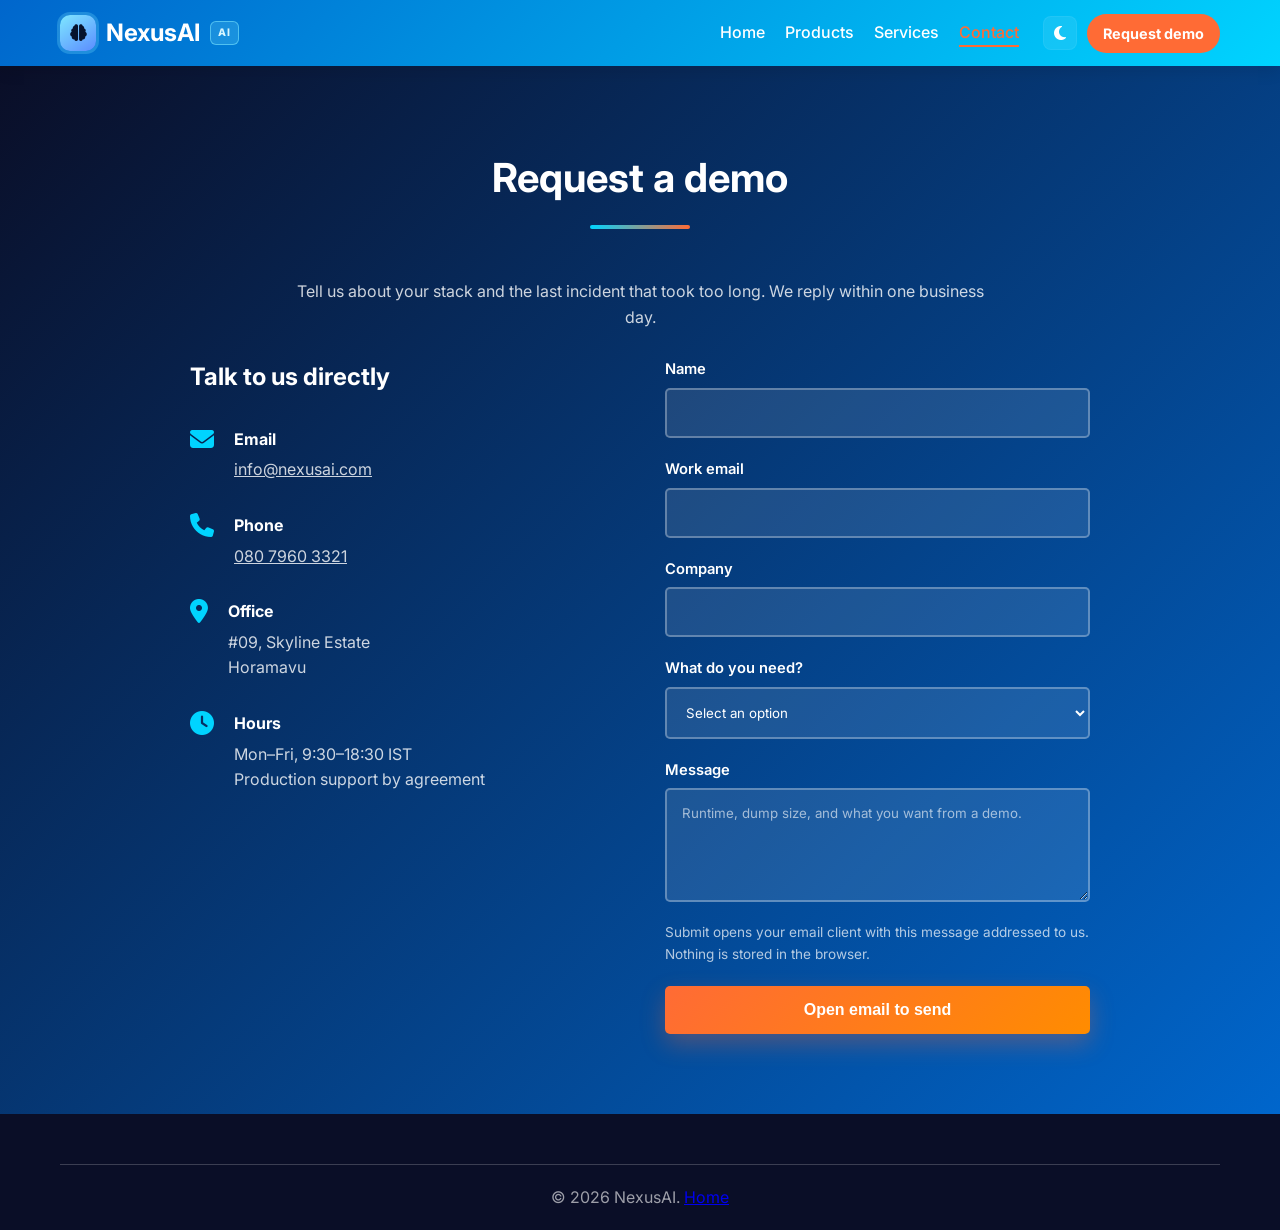
==== commit 051bd3e4: "Publish current site: mobile layout, copy updates, and visible sections. Co-authored-by: Cursor <cur" ====
--- a/contact.html
+++ b/contact.html
@@ -2,11 +2,11 @@
 <html lang="en">
 <head>
     <meta charset="UTF-8">
-    <meta name="viewport" content="width=device-width, initial-scale=1.0">
+    <meta name="viewport" content="width=device-width, initial-scale=1.0, viewport-fit=cover">
     <title>Contact — Request a demo | NexusAI</title>
-    <meta name="description" content="Request a NexusAI demo. Email info@nexusai.com or call 080 7960 3321. Bengaluru office.">
+    <meta name="description" content="Request a NexusAI demo. Email info@nexusai.com or call 080 7960 3321.">
     <link rel="icon" href="favicon.svg" type="image/svg+xml">
-    <link rel="stylesheet" href="styles.css">
+    <link rel="stylesheet" href="styles.css?v=3">
     <link rel="preconnect" href="https://fonts.googleapis.com">
     <link rel="preconnect" href="https://fonts.gstatic.com" crossorigin>
     <link href="https://fonts.googleapis.com/css2?family=Inter:wght@400;500;600;700;800&display=swap" rel="stylesheet">
@@ -26,6 +26,7 @@
                 <li><a href="product.html" class="nav-link">Products</a></li>
                 <li><a href="services.html" class="nav-link">Services</a></li>
                 <li><a href="contact.html" class="nav-link active">Contact</a></li>
+                <li class="mobile-only"><a href="contact.html" class="nav-link nav-link-cta">Request demo</a></li>
             </ul>
             <div class="nav-actions">
                 <button id="theme-toggle" class="theme-toggle" type="button" aria-label="Switch to dark theme">
@@ -65,7 +66,7 @@
                         <i class="fas fa-map-marker-alt" aria-hidden="true"></i>
                         <div>
                             <h4>Office</h4>
-                            <p>#09, Skyline Estate<br>Horamavu, Bengaluru</p>
+                            <p>#09, Skyline Estate<br>Horamavu</p>
                         </div>
                     </div>
                     <div class="info-item">
@@ -124,6 +125,6 @@
         </div>
     </footer>
     <div class="toast" id="toast" role="status" aria-live="polite" hidden></div>
-    <script src="script.js"></script>
+    <script src="script.js?v=3"></script>
 </body>
 </html>
--- a/styles.css
+++ b/styles.css
@@ -59,6 +59,7 @@
     background: linear-gradient(135deg, var(--primary-color), var(--secondary-color));
     color: var(--text-light);
     padding: 0.85rem 0;
+    padding-top: max(0.85rem, env(safe-area-inset-top));
     position: sticky;
     top: 0;
     z-index: 1000;
@@ -181,11 +182,12 @@
 }
 
 .hamburger span {
-    width: 25px;
-    height: 3px;
+    width: 22px;
+    height: 2px;
     background: var(--text-light);
-    margin: 5px 0;
+    margin: 3px 0;
     transition: 0.3s;
+    display: block;
 }
 
 /* Hero Section */
@@ -1115,7 +1117,7 @@
 
 .projects-grid {
     display: grid;
-    grid-template-columns: repeat(auto-fit, minmax(350px, 1fr));
+    grid-template-columns: repeat(auto-fit, minmax(min(100%, 280px), 1fr));
     gap: 30px;
 }
 
@@ -1862,6 +1864,8 @@
 .hw-sla ul { list-style: none; display: flex; flex-direction: column; gap: 12px; }
 .hw-sla li { color: rgba(255,255,255,0.88); padding-left: 0; line-height: 1.45; }
 .hw-sla strong { color: #7ee7ff; }
+
+.page-intro {
     padding: 48px 20px 8px;
     background: var(--light-bg);
 }
@@ -2013,8 +2017,9 @@
     border: 0;
 }
 
-.reveal { opacity: 0; transform: translateY(16px); transition: opacity 0.5s ease, transform 0.5s ease; }
-.reveal.in-view { opacity: 1; transform: none; }
+.reveal { opacity: 1; transform: none; }
+.js .reveal { opacity: 0; transform: translateY(16px); transition: opacity 0.5s ease, transform 0.5s ease; }
+.js .reveal.in-view { opacity: 1; transform: none; }
 
 :focus-visible {
     outline: 3px solid var(--secondary-color);
@@ -2078,3 +2083,137 @@
     .reveal { opacity: 1; transform: none; }
     .ai-symbols i { animation: none; }
 }
+
+.mobile-only { display: none; }
+
+html, body { overflow-x: hidden; }
+img, svg, video { max-width: 100%; height: auto; }
+
+@media (max-width: 900px) {
+    .navbar .container {
+        position: relative;
+        gap: 8px;
+        padding-left: max(16px, env(safe-area-inset-left));
+        padding-right: max(16px, env(safe-area-inset-right));
+    }
+    .nav-menu {
+        display: none;
+        position: absolute;
+        top: calc(100% + 10px);
+        left: 0;
+        right: 0;
+        margin: 0;
+        padding: 12px;
+        flex-direction: column;
+        gap: 4px;
+        background: #0a2a5c;
+        box-shadow: 0 16px 40px rgba(0,0,0,0.28);
+        border-radius: 0 0 14px 14px;
+        z-index: 1100;
+        max-height: calc(100dvh - 72px);
+        overflow-y: auto;
+    }
+    .nav-menu.active { display: flex; }
+    .nav-link {
+        display: block;
+        padding: 14px 16px;
+        font-size: 1.05rem;
+        border-radius: 10px;
+    }
+    .nav-link.active::after { display: none; }
+    .nav-link-cta {
+        background: var(--accent-color);
+        color: #fff !important;
+        text-align: center;
+        font-weight: 800;
+        margin-top: 6px;
+    }
+    .mobile-only { display: list-item; list-style: none; }
+    .hamburger {
+        display: flex;
+        width: 44px;
+        height: 44px;
+        align-items: center;
+        justify-content: center;
+        flex-shrink: 0;
+    }
+    .hamburger.active span:nth-child(1) { transform: translateY(8px) rotate(45deg); }
+    .hamburger.active span:nth-child(2) { opacity: 0; }
+    .hamburger.active span:nth-child(3) { transform: translateY(-8px) rotate(-45deg); }
+    .nav-cta { display: none; }
+    body.nav-open { overflow: hidden; }
+}
+
+@media (max-width: 768px) {
+    .container { padding-left: max(16px, env(safe-area-inset-left)); padding-right: max(16px, env(safe-area-inset-right)); }
+    .hero {
+        padding: 24px 16px 32px;
+        padding-bottom: max(32px, env(safe-area-inset-bottom));
+    }
+    .hero-grid { grid-template-columns: 1fr; gap: 20px; }
+    .hero h1 {
+        font-size: clamp(1.65rem, 8vw, 2.1rem);
+        max-width: none;
+        line-height: 1.2;
+    }
+    .hero .description { font-size: 0.98rem; max-width: none; }
+    .hero-proof { gap: 8px; }
+    .hero-proof li { font-size: 0.8rem; }
+    .hero-ctas { flex-direction: column; align-items: stretch; margin-bottom: 20px; }
+    .hero-ctas .cta-button { width: 100%; text-align: center; border-radius: 12px; }
+    .hero-steps { grid-template-columns: 1fr 1fr; gap: 10px 8px; }
+    .hero-steps li { font-size: 0.78rem; }
+    .ai-symbols { opacity: 0.35; }
+    .offer-card { padding: 14px; }
+    .section-title { font-size: 1.55rem; }
+    .section-head { flex-direction: column; align-items: flex-start; gap: 8px; }
+    .text-link { white-space: normal; }
+    .products-teaser, .home-services, .hw-catalog, .services, .approach, .projects, .platforms, .team, .why-nexusai, .ai-features, .products-featured, .contact {
+        padding-left: 0;
+        padding-right: 0;
+    }
+    .products-teaser, .home-services { padding-top: 40px; padding-bottom: 36px; }
+    .home-product-grid, .hw-grid { grid-template-columns: 1fr; }
+    .home-service-row { grid-template-columns: 1fr; }
+    .home-service-row a { padding: 16px; text-align: left; }
+    .home-cta { padding: 32px 16px; }
+    .home-cta h2 { font-size: 1.35rem; }
+    .home-cta-inner, .home-cta-actions { flex-direction: column; align-items: stretch; }
+    .home-cta .cta-button, .home-cta .cta-button.secondary { width: 100%; text-align: center; }
+    .ghost-link { text-align: center; display: block; padding: 12px; }
+    .cta-button, .submit-btn, .run-btn, .upload-btn, .app-link {
+        min-height: 44px;
+        display: inline-flex;
+        align-items: center;
+        justify-content: center;
+    }
+    .contact-wrapper { grid-template-columns: 1fr; gap: 28px; }
+    .contact { padding: 40px 16px 48px; }
+    .form-group input, .form-group textarea, .form-group select {
+        font-size: 16px;
+        width: 100%;
+        max-width: 100%;
+    }
+    .project-metrics { grid-template-columns: 1fr; gap: 10px; }
+    .project-header { flex-direction: column; align-items: flex-start; }
+    .flagship-product { grid-template-columns: 1fr; }
+    .product-cta { flex-direction: column; }
+    .product-cta .cta-button { width: 100%; }
+    .product-flow { flex-direction: column; }
+    .flow-arrow { transform: rotate(90deg); }
+    .ai-grid { grid-template-columns: 1fr; }
+    .demo-actions { flex-direction: column; }
+    .demo-actions .run-btn, .demo-actions .upload-btn { width: 100%; text-align: center; }
+    .report-window { margin-top: 4px; }
+    .page-intro { padding: 28px 16px 4px; }
+    .page-intro h1 { font-size: 1.7rem; }
+    .footer { padding: 36px 16px 24px; padding-bottom: max(24px, env(safe-area-inset-bottom)); }
+    .footer-content { grid-template-columns: 1fr; gap: 20px; }
+}
+
+@media (max-width: 480px) {
+    .ai-chip { display: none; }
+    .hero-steps { grid-template-columns: 1fr; }
+    .home-product-card { padding: 20px; }
+    .metric-value { font-size: 1.25rem; }
+}
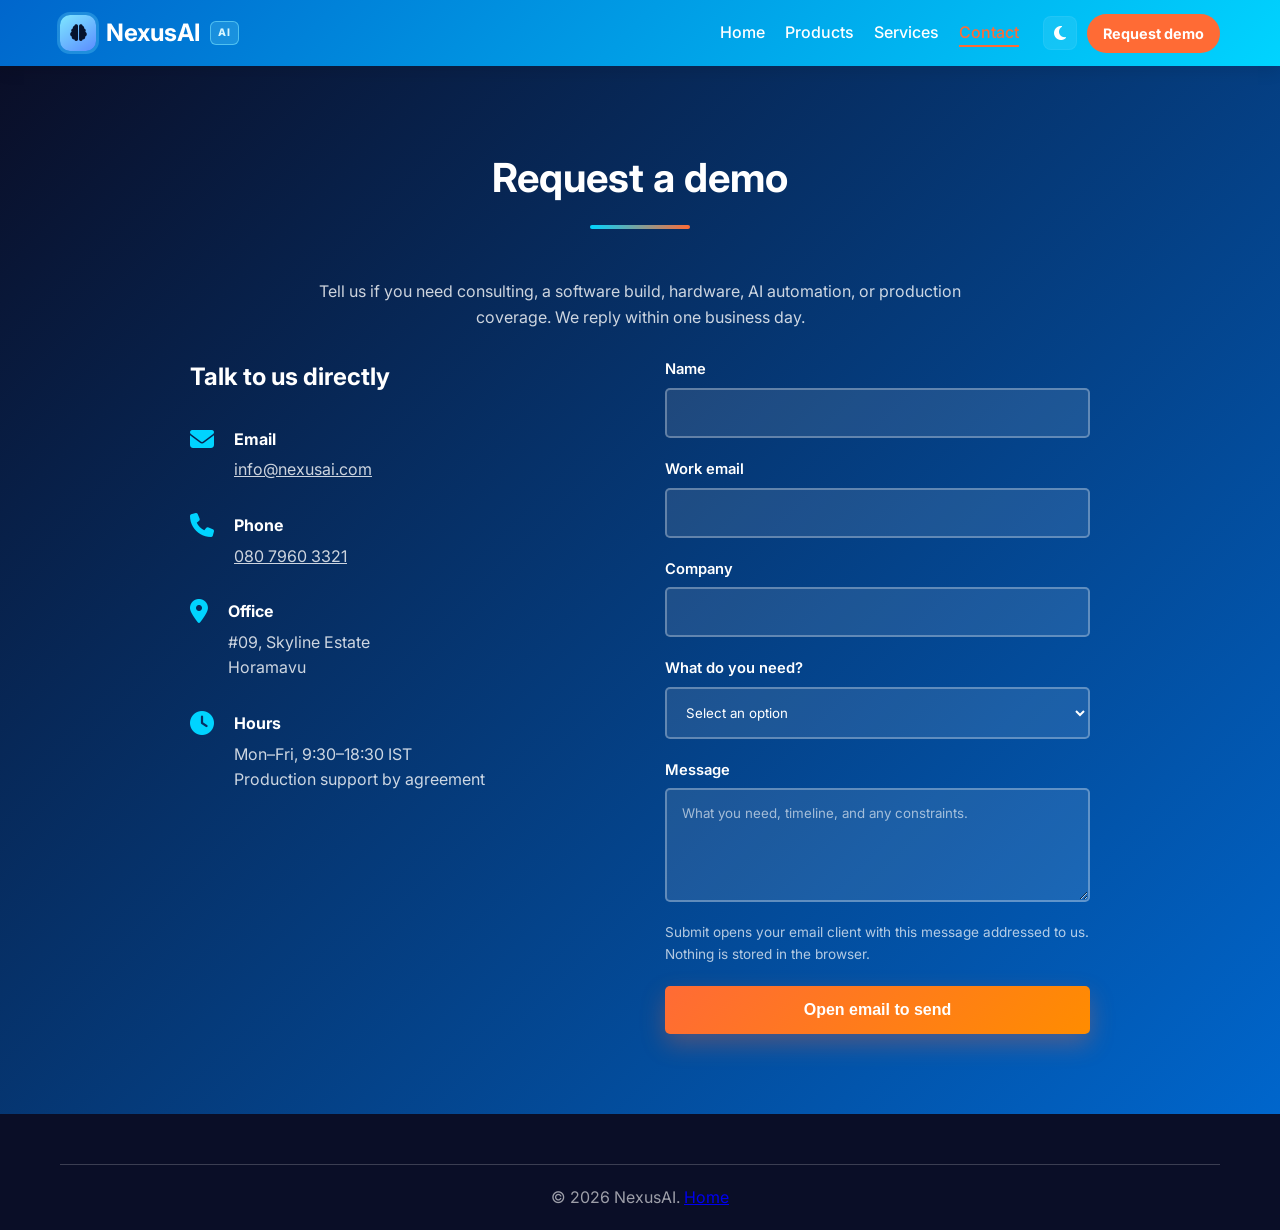
==== commit 6a7b6fbb: "Rewrite copy around consulting, hardware, AI automation, development, and support. Co-authored-by: C" ====
--- a/contact.html
+++ b/contact.html
@@ -6,7 +6,7 @@
     <title>Contact — Request a demo | NexusAI</title>
     <meta name="description" content="Request a NexusAI demo. Email info@nexusai.com or call 080 7960 3321.">
     <link rel="icon" href="favicon.svg" type="image/svg+xml">
-    <link rel="stylesheet" href="styles.css?v=3">
+    <link rel="stylesheet" href="styles.css?v=5">
     <link rel="preconnect" href="https://fonts.googleapis.com">
     <link rel="preconnect" href="https://fonts.gstatic.com" crossorigin>
     <link href="https://fonts.googleapis.com/css2?family=Inter:wght@400;500;600;700;800&display=swap" rel="stylesheet">
@@ -44,7 +44,7 @@
     <section id="contact" class="contact">
         <div class="container">
             <h2 class="section-title">Request a demo</h2>
-            <p class="contact-intro">Tell us about your stack and the last incident that took too long. We reply within one business day.</p>
+            <p class="contact-intro">Tell us if you need consulting, a software build, hardware, AI automation, or production coverage. We reply within one business day.</p>
             <div class="contact-wrapper">
                 <div class="contact-info">
                     <h3>Talk to us directly</h3>
@@ -95,18 +95,18 @@
                         <label for="service">What do you need?</label>
                         <select id="service" name="service" required>
                             <option value="">Select an option</option>
-                            <option value="thread-dump">AI Thread Dump Analyzer demo</option>
-                            <option value="memory">Memory Analyzer demo</option>
-                            <option value="devops">DevOps services</option>
-                            <option value="sre">SRE consulting</option>
+                            <option value="consulting">Consulting</option>
+                            <option value="hardware">Hardware procurement</option>
+                            <option value="ai">AI automation solutions</option>
+                            <option value="development">Development</option>
                             <option value="support">Production support</option>
-                            <option value="hardware">Hardware support &amp; procurement</option>
+                            <option value="products">Product demo (thread dump / memory)</option>
                             <option value="other">Something else</option>
                         </select>
                     </div>
                     <div class="form-group">
                         <label for="message">Message</label>
-                        <textarea id="message" name="message" rows="5" required placeholder="Runtime, dump size, and what you want from a demo."></textarea>
+                        <textarea id="message" name="message" rows="5" required placeholder="What you need, timeline, and any constraints."></textarea>
                     </div>
                     <p class="form-hint">Submit opens your email client with this message addressed to us. Nothing is stored in the browser.</p>
                     <p class="form-error" id="form-error" hidden></p>
--- a/styles.css
+++ b/styles.css
@@ -1791,23 +1791,74 @@
 .home-services { padding: 24px 20px 64px; }
 .home-service-row {
     display: grid;
-    grid-template-columns: repeat(auto-fit, minmax(160px, 1fr));
+    grid-template-columns: repeat(auto-fit, minmax(210px, 1fr));
+    gap: 14px;
+}
+.svc-btn {
+    display: flex;
+    align-items: center;
     gap: 12px;
-}
-.home-service-row a {
-    display: block;
-    text-align: center;
-    padding: 18px 12px;
-    background: var(--surface);
-    border: 1px solid var(--border-color);
-    border-radius: 12px;
+    padding: 14px 14px 14px 12px;
     text-decoration: none;
     color: var(--text-dark);
-    font-weight: 700;
-}
-.home-service-row a:hover {
-    border-color: var(--primary-color);
+    border-radius: 16px;
+    background:
+        linear-gradient(var(--surface), var(--surface)) padding-box,
+        linear-gradient(135deg, #7ee7ff, #0066cc 55%, #ff6b35) border-box;
+    border: 1.5px solid transparent;
+    box-shadow: 0 8px 24px rgba(15, 34, 78, 0.06);
+    transition: transform 180ms ease, box-shadow 180ms ease, border-color 180ms ease;
+    min-height: 72px;
+}
+.svc-btn:hover {
+    transform: translateY(-4px);
+    box-shadow: 0 16px 36px rgba(0, 102, 204, 0.16);
+    color: var(--text-dark);
+}
+.svc-ico {
+    width: 44px;
+    height: 44px;
+    flex-shrink: 0;
+    border-radius: 12px;
+    display: inline-flex;
+    align-items: center;
+    justify-content: center;
+    background: linear-gradient(145deg, #0066cc, #00b4e6);
+    color: #fff;
+    font-size: 1rem;
+    box-shadow: 0 8px 16px rgba(0, 102, 204, 0.28);
+}
+.svc-copy {
+    display: flex;
+    flex-direction: column;
+    gap: 2px;
+    min-width: 0;
+    flex: 1;
+}
+.svc-copy strong {
+    font-size: 0.95rem;
+    font-weight: 800;
+    letter-spacing: -0.02em;
+    line-height: 1.2;
+}
+.svc-copy em {
+    font-style: normal;
+    font-size: 0.75rem;
+    font-weight: 500;
+    color: var(--muted);
+}
+.svc-go {
     color: var(--primary-color);
+    font-size: 0.8rem;
+    opacity: 0.55;
+    transition: transform 180ms ease, opacity 180ms ease;
+}
+.svc-btn:hover .svc-go {
+    opacity: 1;
+    transform: translateX(3px);
+}
+body.dark .svc-btn {
+    box-shadow: 0 8px 24px rgba(0,0,0,0.35);
 }
 
 .home-cta {
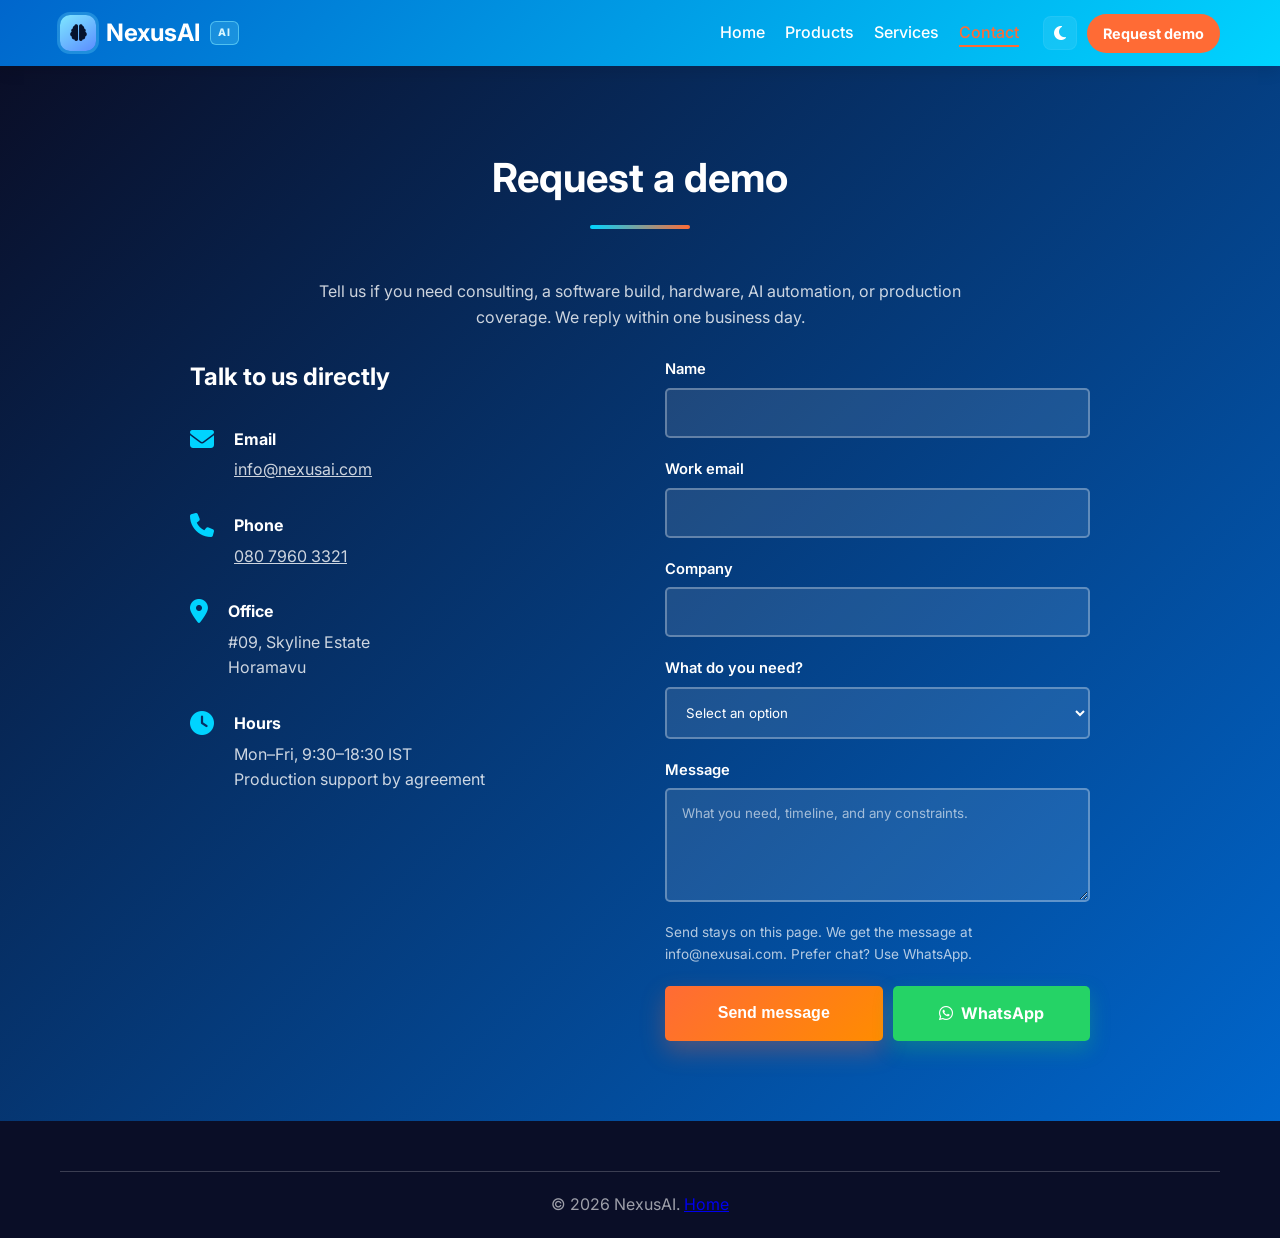
==== commit 5dd67fda: "Send contact messages in-page and add a WhatsApp shortcut. Co-authored-by: Cursor <cursoragent@curso" ====
--- a/contact.html
+++ b/contact.html
@@ -6,7 +6,7 @@
     <title>Contact — Request a demo | NexusAI</title>
     <meta name="description" content="Request a NexusAI demo. Email info@nexusai.com or call 080 7960 3321.">
     <link rel="icon" href="favicon.svg" type="image/svg+xml">
-    <link rel="stylesheet" href="styles.css?v=5">
+    <link rel="stylesheet" href="styles.css?v=6">
     <link rel="preconnect" href="https://fonts.googleapis.com">
     <link rel="preconnect" href="https://fonts.gstatic.com" crossorigin>
     <link href="https://fonts.googleapis.com/css2?family=Inter:wght@400;500;600;700;800&display=swap" rel="stylesheet">
@@ -108,9 +108,15 @@
                         <label for="message">Message</label>
                         <textarea id="message" name="message" rows="5" required placeholder="What you need, timeline, and any constraints."></textarea>
                     </div>
-                    <p class="form-hint">Submit opens your email client with this message addressed to us. Nothing is stored in the browser.</p>
+                    <p class="form-hint">Send stays on this page. We get the message at info@nexusai.com. Prefer chat? Use WhatsApp.</p>
                     <p class="form-error" id="form-error" hidden></p>
-                    <button type="submit" class="submit-btn">Open email to send</button>
+                    <p class="form-success" id="form-success" hidden>Message sent. We’ll reply within one business day.</p>
+                    <div class="send-row">
+                        <button type="submit" class="submit-btn" id="send-btn">Send message</button>
+                        <a class="wa-btn" id="wa-btn" href="https://wa.me/918079603321" target="_blank" rel="noopener">
+                            <i class="fab fa-whatsapp" aria-hidden="true"></i> WhatsApp
+                        </a>
+                    </div>
                 </form>
             </div>
         </div>
@@ -125,6 +131,6 @@
         </div>
     </footer>
     <div class="toast" id="toast" role="status" aria-live="polite" hidden></div>
-    <script src="script.js?v=3"></script>
+    <script src="script.js?v=6"></script>
 </body>
 </html>
--- a/styles.css
+++ b/styles.css
@@ -2035,6 +2035,40 @@
     padding: 10px 12px;
     border-radius: 8px;
 }
+.form-success {
+    background: rgba(16, 185, 129, 0.22);
+    border: 1px solid #34d399;
+    color: #fff;
+    padding: 10px 12px;
+    border-radius: 8px;
+}
+.send-row {
+    display: flex;
+    gap: 10px;
+    flex-wrap: wrap;
+}
+.send-row .submit-btn,
+.send-row .wa-btn {
+    flex: 1;
+    min-width: 160px;
+    min-height: 48px;
+    text-align: center;
+}
+.submit-btn:disabled { opacity: 0.7; cursor: wait; }
+.wa-btn {
+    display: inline-flex;
+    align-items: center;
+    justify-content: center;
+    gap: 8px;
+    background: #25d366;
+    color: #fff;
+    font-weight: 700;
+    text-decoration: none;
+    border-radius: 5px;
+    padding: 15px 20px;
+    box-shadow: 0 8px 20px rgba(37, 211, 102, 0.28);
+}
+.wa-btn:hover { color: #fff; filter: brightness(1.05); }
 
 .demo-actions { display: flex; gap: 12px; flex-wrap: wrap; margin-bottom: 6px; }
 .file-status { margin-top: 10px; font-size: 0.9rem; color: var(--muted); }
@@ -2231,6 +2265,7 @@
     .home-cta h2 { font-size: 1.35rem; }
     .home-cta-inner, .home-cta-actions { flex-direction: column; align-items: stretch; }
     .home-cta .cta-button, .home-cta .cta-button.secondary { width: 100%; text-align: center; }
+    .send-row { flex-direction: column; }
     .ghost-link { text-align: center; display: block; padding: 12px; }
     .cta-button, .submit-btn, .run-btn, .upload-btn, .app-link {
         min-height: 44px;
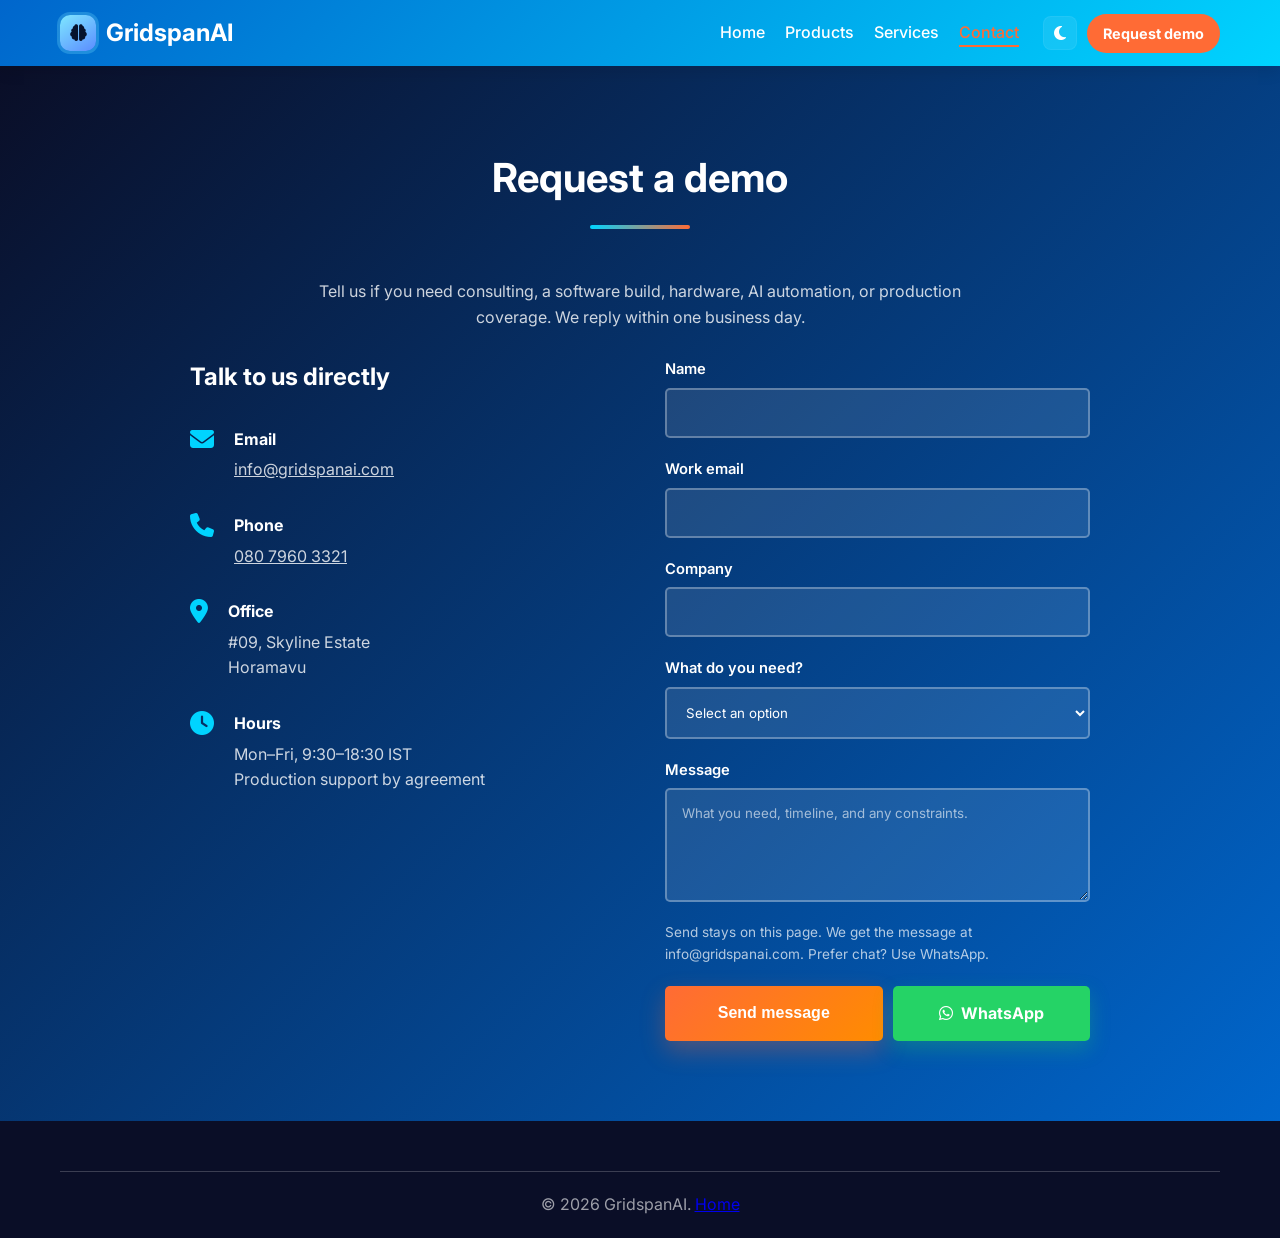
==== commit dbde893e: "Rebrand the site from NexusAI to GridspanAI. Co-authored-by: Cursor <cursoragent@cursor.com>" ====
--- a/contact.html
+++ b/contact.html
@@ -3,10 +3,10 @@
 <head>
     <meta charset="UTF-8">
     <meta name="viewport" content="width=device-width, initial-scale=1.0, viewport-fit=cover">
-    <title>Contact — Request a demo | NexusAI</title>
-    <meta name="description" content="Request a NexusAI demo. Email info@nexusai.com or call 080 7960 3321.">
+    <title>Contact — Request a demo | GridspanAI</title>
+    <meta name="description" content="Request a GridspanAI demo. Email info@gridspanai.com or call 080 7960 3321.">
     <link rel="icon" href="favicon.svg" type="image/svg+xml">
-    <link rel="stylesheet" href="styles.css?v=6">
+    <link rel="stylesheet" href="styles.css?v=7">
     <link rel="preconnect" href="https://fonts.googleapis.com">
     <link rel="preconnect" href="https://fonts.gstatic.com" crossorigin>
     <link href="https://fonts.googleapis.com/css2?family=Inter:wght@400;500;600;700;800&display=swap" rel="stylesheet">
@@ -18,8 +18,7 @@
         <div class="container">
             <a class="nav-brand" href="index.html">
                 <span class="brand-mark" aria-hidden="true"><i class="fas fa-brain"></i></span>
-                <span>NexusAI</span>
-                <span class="ai-chip">AI</span>
+                <span>GridspanAI</span>
             </a>
             <ul class="nav-menu" id="nav-menu">
                 <li><a href="index.html" class="nav-link">Home</a></li>
@@ -52,7 +51,7 @@
                         <i class="fas fa-envelope" aria-hidden="true"></i>
                         <div>
                             <h4>Email</h4>
-                            <p><a href="mailto:info@nexusai.com">info@nexusai.com</a></p>
+                            <p><a href="mailto:info@gridspanai.com">info@gridspanai.com</a></p>
                         </div>
                     </div>
                     <div class="info-item">
@@ -108,7 +107,7 @@
                         <label for="message">Message</label>
                         <textarea id="message" name="message" rows="5" required placeholder="What you need, timeline, and any constraints."></textarea>
                     </div>
-                    <p class="form-hint">Send stays on this page. We get the message at info@nexusai.com. Prefer chat? Use WhatsApp.</p>
+                    <p class="form-hint">Send stays on this page. We get the message at info@gridspanai.com. Prefer chat? Use WhatsApp.</p>
                     <p class="form-error" id="form-error" hidden></p>
                     <p class="form-success" id="form-success" hidden>Message sent. We’ll reply within one business day.</p>
                     <div class="send-row">
@@ -126,11 +125,11 @@
     <footer class="footer">
         <div class="container">
             <div class="footer-bottom">
-                <p>&copy; <span class="year">2026</span> NexusAI. <a href="index.html">Home</a></p>
+                <p>&copy; <span class="year">2026</span> GridspanAI. <a href="index.html">Home</a></p>
             </div>
         </div>
     </footer>
     <div class="toast" id="toast" role="status" aria-live="polite" hidden></div>
-    <script src="script.js?v=6"></script>
+    <script src="script.js?v=7"></script>
 </body>
 </html>
